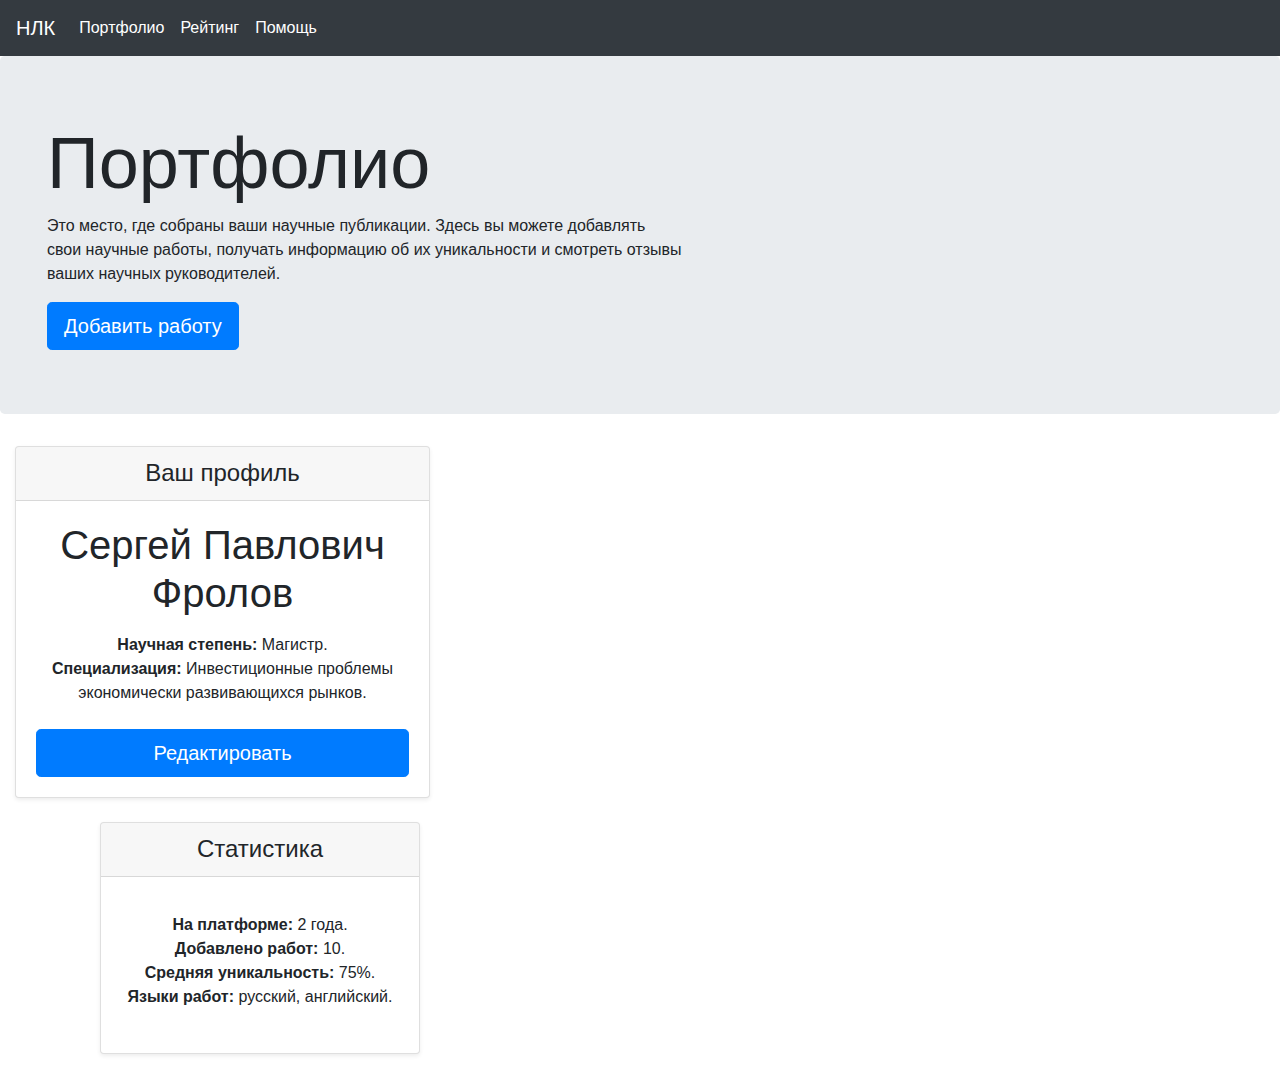
==== Bootstrap 4/index.html @ e923a9f9 "added navbar, jumbotron, working at profile cards" ====
<!DOCTYPE html>
<html lang="en">

<head>
  <meta charset="UTF-8">
  <meta name="viewport" content="width=device-width, initial-scale=1.0">
  <meta http-equiv="X-UA-Compatible" content="ie=edge">
  <title>Document</title>
  <script src="vendor/js/jquery-3.3.1.slim.min.js" defer></script>
  <script src="vendor/js/popper.min.js" async></script>
  <link rel="stylesheet" href="vendor/css/bootstrap.min.css">
  <script src="vendor/js/bootstrap.min.js" defer></script>
  <link rel="stylesheet" href="main.css">
</head>

<body>
  <header>
    <nav class="navbar navbar-expand-md navbar-dark bg-dark">
      <a class="navbar-brand" href="#">НЛК</a>
      <button class="navbar-toggler" type="button" data-toggle="collapse" data-target="#navbarNav"
        aria-controls="navbarNav" aria-expanded="false" aria-label="Toggle navigation">
        <span class="navbar-toggler-icon"></span>
      </button>
      <div class="collapse navbar-collapse" id="navbarNav">
        <ul class="navbar-nav">
          <li class="nav-item active">
            <a class="nav-link" href="#">Портфолио <span class="sr-only">(current)</span></a>
          </li>
          <li class="nav-item active">
            <a class="nav-link" href="#">Рейтинг <span class="sr-only">(current)</span></a>
          </li>
          <li class="nav-item active">
            <a class="nav-link" href="#">Помощь <span class="sr-only">(current)</span></a>
          </li>
        </ul>
      </div>
    </nav>
  </header>

  <div class="jumbotron">
    <div class="container jumbo">
      <h1 class="display-3">Портфолио </h1>
      <div class="row">
        <div class="col-md-7 col-sm-11 col-xs-6">
          <p>Это место, где собраны ваши научные публикации. Здесь вы можете добавлять свои научные работы,
            получать информацию об их уникальности и смотреть отзывы ваших научных руководителей. </p>
        </div>
      </div>
      <p><a class="btn btn-primary btn-lg" href="#" role="button">Добавить работу </a></p>
    </div>
  </div>

  <div class="card-deck mb-1 text-center">

      <div class="container cards">

        <div class="row">
          <div class="col-md-5 col-sm-7 col-xs-6">
            <div class="card mb-4 shadow-sm">
              <div class="card-header">
                <h4 class="my-0 font-weight-normal">Ваш профиль </h4>
              </div>
              <div class="card-body">
                <h1 class="card-title pricing-card-title">Сергей Павлович Фролов </h1>
                <ul class="list-unstyled mt-3 mb-4">
                  <li> <strong>Научная степень:</strong> Магистр.</li>
                  <li> <strong>Специализация:</strong> Инвестиционные проблемы экономически развивающихся рынков.</li>
                </ul>
                <button type="button" class="btn btn-lg btn-block btn-primary">Редактировать </button>
              </div>
            </div>
          </div>
        </div>
      </div>



      <div class="container">
        <div class="row">
          <div class="col-md-4 col-sm-5 col-xs-6">
            <div class="card mb-4 shadow-sm">
              <div class="card-header">
                <h4 class="my-0 font-weight-normal">Статистика</h4>
              </div>
              <div class="card-body">
                <ul class="list-unstyled mt-3 mb-4">
                  <li><strong> На платформе:</strong> 2 года.</li>
                  <li><strong>Добавлено работ:</strong> 10.</li>
                  <li><strong>Средняя уникальность:</strong> 75%.</li>
                  <li><strong>Языки работ:</strong> русский, английский.</li>
                </ul>
              </div>
            </div>
          </div>
        </div>
      </div>

  </div>

</body>

</html>
---- Bootstrap 4/main.css ----
body {
  font-family: Roboto, sans-serif;
  font-style: normal;
  font-weight: normal;
}
.jumbo {
  margin-left: 0;
}
.jumbo p {
  margin: 0;
}
.jumbo .btn {
  margin-top: 16px;
}
.cards{
    margin-left: 0;
}
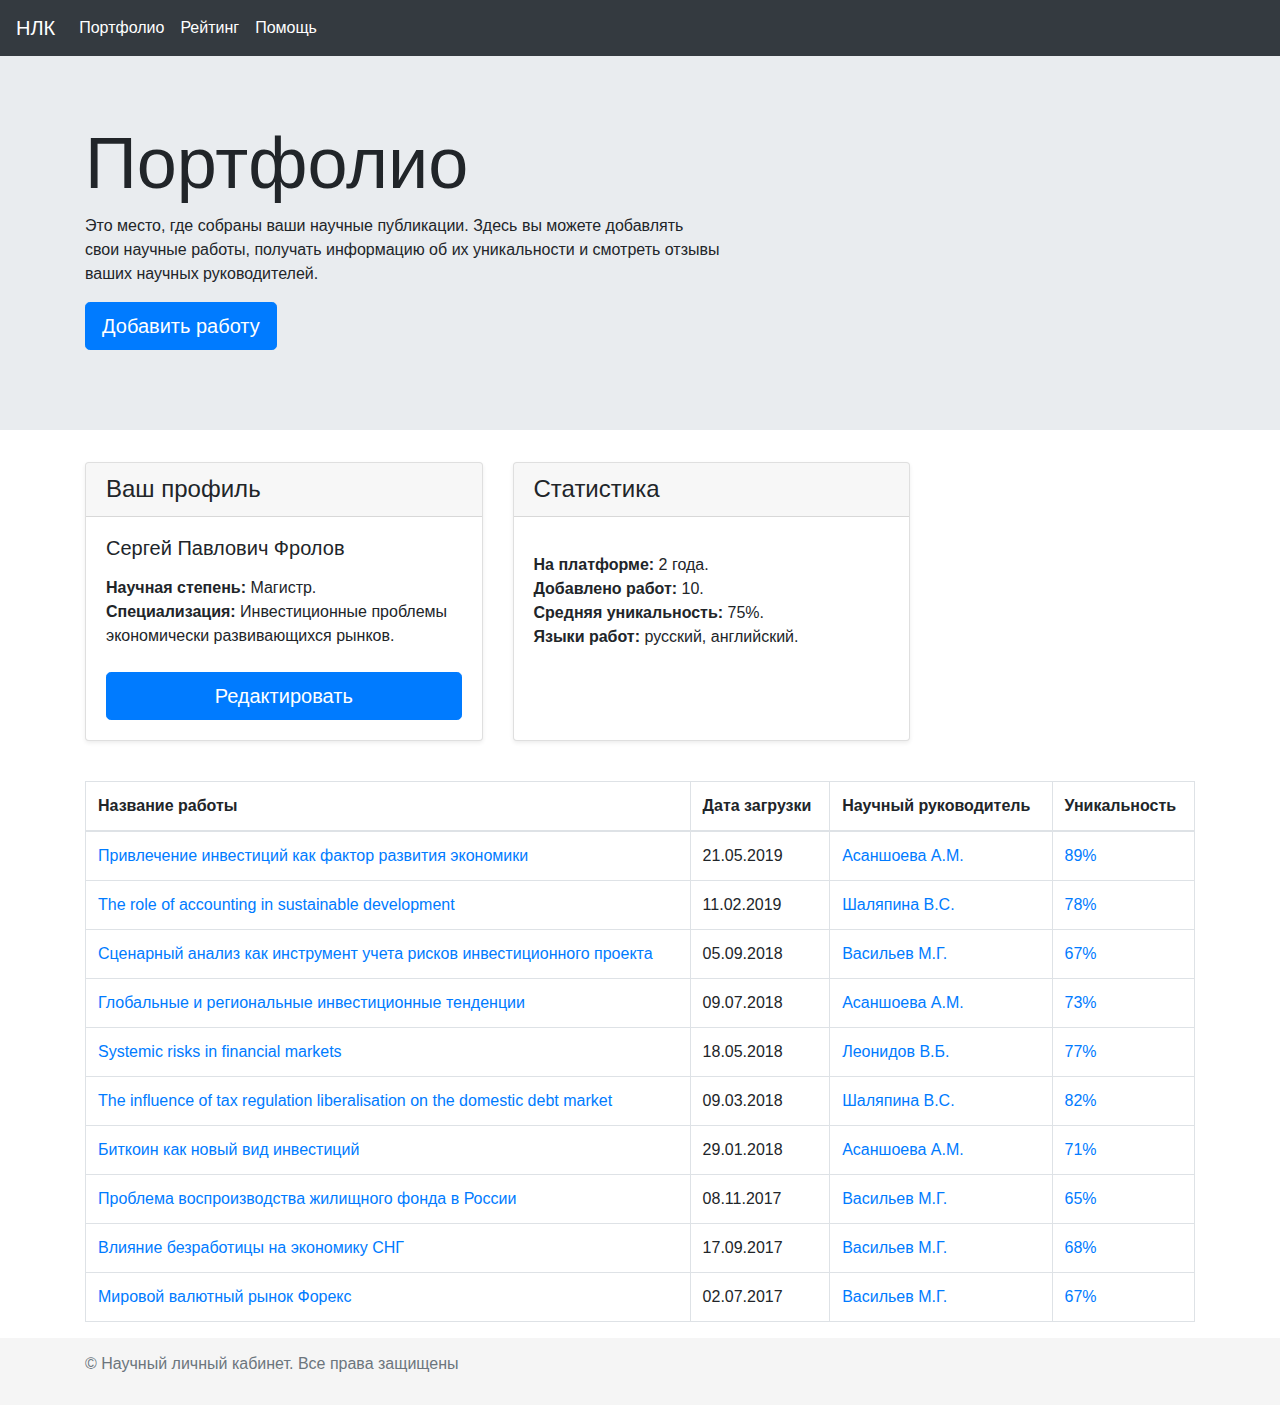
==== commit add9d24a: "finished bootstrap 4 HW" ====
--- a/Bootstrap 4/index.html
+++ b/Bootstrap 4/index.html
@@ -1,90 +1,106 @@
 <!DOCTYPE html>
-<html lang="en">
-
-<head>
-  <meta charset="UTF-8">
-  <meta name="viewport" content="width=device-width, initial-scale=1.0">
-  <meta http-equiv="X-UA-Compatible" content="ie=edge">
-  <title>Document</title>
-  <script src="vendor/js/jquery-3.3.1.slim.min.js" defer></script>
-  <script src="vendor/js/popper.min.js" async></script>
-  <link rel="stylesheet" href="vendor/css/bootstrap.min.css">
-  <script src="vendor/js/bootstrap.min.js" defer></script>
-  <link rel="stylesheet" href="main.css">
-</head>
-
-<body>
-  <header>
-    <nav class="navbar navbar-expand-md navbar-dark bg-dark">
-      <a class="navbar-brand" href="#">НЛК</a>
-      <button class="navbar-toggler" type="button" data-toggle="collapse" data-target="#navbarNav"
-        aria-controls="navbarNav" aria-expanded="false" aria-label="Toggle navigation">
-        <span class="navbar-toggler-icon"></span>
-      </button>
-      <div class="collapse navbar-collapse" id="navbarNav">
-        <ul class="navbar-nav">
-          <li class="nav-item active">
-            <a class="nav-link" href="#">Портфолио <span class="sr-only">(current)</span></a>
-          </li>
-          <li class="nav-item active">
-            <a class="nav-link" href="#">Рейтинг <span class="sr-only">(current)</span></a>
-          </li>
-          <li class="nav-item active">
-            <a class="nav-link" href="#">Помощь <span class="sr-only">(current)</span></a>
-          </li>
-        </ul>
-      </div>
-    </nav>
-  </header>
-
-  <div class="jumbotron">
-    <div class="container jumbo">
-      <h1 class="display-3">Портфолио </h1>
+<html lang="ru">
+  <head>
+    <meta charset="UTF-8" />
+    <meta name="viewport" content="width=device-width, initial-scale=1.0" />
+    <meta http-equiv="X-UA-Compatible" content="ie=edge" />
+    <title>Document</title>
+    <script src="vendor/js/jquery-3.3.1.slim.min.js" defer></script>
+    <script src="vendor/js/popper.min.js" async></script>
+    <link rel="stylesheet" href="vendor/css/bootstrap.min.css" />
+    <script src="vendor/js/bootstrap.min.js" defer></script>
+    <link rel="stylesheet" href="main.css" />
+  </head>
+
+  <body>
+    <header>
+      <nav class="navbar navbar-expand-md navbar-dark bg-dark">
+        <a class="navbar-brand" href="#">НЛК</a>
+        <button
+          class="navbar-toggler"
+          type="button"
+          data-toggle="collapse"
+          data-target="#navbarNav"
+          aria-controls="navbarNav"
+          aria-expanded="false"
+          aria-label="Toggle navigation"
+        >
+          <span class="navbar-toggler-icon"></span>
+        </button>
+        <div class="collapse navbar-collapse" id="navbarNav">
+          <ul class="navbar-nav">
+            <li class="nav-item active">
+              <a class="nav-link" href="#"
+                >Портфолио <span class="sr-only">(current)</span></a
+              >
+            </li>
+            <li class="nav-item active">
+              <a class="nav-link" href="#"
+                >Рейтинг <span class="sr-only">(current)</span></a
+              >
+            </li>
+            <li class="nav-item active">
+              <a class="nav-link" href="#"
+                >Помощь <span class="sr-only">(current)</span></a
+              >
+            </li>
+          </ul>
+        </div>
+      </nav>
+    </header>
+
+    <div class="jumbotron jumbotron-fluid">
+      <div class="container">
+        <div class="row">
+          <div class="col-md-7 col-sm-11 col-xs-6">
+            <h1 class="display-3">Портфолио</h1>
+            <p>
+              Это место, где собраны ваши научные публикации. Здесь вы можете
+              добавлять свои научные работы, получать информацию об их
+              уникальности и смотреть отзывы ваших научных руководителей.
+            </p>
+            <p>
+              <a class="btn btn-primary btn-lg" href="#" role="button"
+                >Добавить работу
+              </a>
+            </p>
+          </div>
+        </div>
+      </div>
+    </div>
+
+    <div class="container">
       <div class="row">
-        <div class="col-md-7 col-sm-11 col-xs-6">
-          <p>Это место, где собраны ваши научные публикации. Здесь вы можете добавлять свои научные работы,
-            получать информацию об их уникальности и смотреть отзывы ваших научных руководителей. </p>
-        </div>
-      </div>
-      <p><a class="btn btn-primary btn-lg" href="#" role="button">Добавить работу </a></p>
-    </div>
-  </div>
-
-  <div class="card-deck mb-1 text-center">
-
-      <div class="container cards">
-
-        <div class="row">
-          <div class="col-md-5 col-sm-7 col-xs-6">
+        <div class="col-md-9 col-sm-12 col-xs-6">
+          <div class="card-deck mb-3 text-left">
             <div class="card mb-4 shadow-sm">
               <div class="card-header">
-                <h4 class="my-0 font-weight-normal">Ваш профиль </h4>
+                <h4 class="my-0 font-weight-normal">Ваш профиль</h4>
               </div>
               <div class="card-body">
-                <h1 class="card-title pricing-card-title">Сергей Павлович Фролов </h1>
+                <h1 class="card-name">
+                  Сергей Павлович Фролов
+                </h1>
                 <ul class="list-unstyled mt-3 mb-4">
-                  <li> <strong>Научная степень:</strong> Магистр.</li>
-                  <li> <strong>Специализация:</strong> Инвестиционные проблемы экономически развивающихся рынков.</li>
+                  <li><strong>Научная степень:</strong> Магистр.</li>
+                  <li>
+                    <strong>Специализация:</strong> Инвестиционные проблемы
+                    экономически развивающихся рынков.
+                  </li>
                 </ul>
-                <button type="button" class="btn btn-lg btn-block btn-primary">Редактировать </button>
+                <button type="button" class="btn btn-lg btn-block btn-primary">
+                  Редактировать
+                </button>
               </div>
             </div>
-          </div>
-        </div>
-      </div>
-
-
-
-      <div class="container">
-        <div class="row">
-          <div class="col-md-4 col-sm-5 col-xs-6">
+
             <div class="card mb-4 shadow-sm">
               <div class="card-header">
                 <h4 class="my-0 font-weight-normal">Статистика</h4>
               </div>
               <div class="card-body">
                 <ul class="list-unstyled mt-3 mb-4">
-                  <li><strong> На платформе:</strong> 2 года.</li>
+                  <li><strong>На платформе:</strong> 2 года.</li>
                   <li><strong>Добавлено работ:</strong> 10.</li>
                   <li><strong>Средняя уникальность:</strong> 75%.</li>
                   <li><strong>Языки работ:</strong> русский, английский.</li>
@@ -94,9 +110,148 @@
           </div>
         </div>
       </div>
-
-  </div>
-
-</body>
-
-</html>+    </div>
+
+    <div class="container">
+      <div class="row">
+        <div class="col-md-12 col-sm-12 col-xs-6">
+          <div class="table-responsive">
+            <table class="table  table-bordered">
+              <thead>
+                <tr>
+                  <th scope="col">Название работы</th>
+                  <th scope="col">Дата загрузки</th>
+                  <th scope="col">Научный руководитель</th>
+                  <th scope="col">Уникальность</th>
+                </tr>
+              </thead>
+              <tbody>
+                <tr>
+                  <th>
+                    <a href="#" class="blue-name">
+                      Привлечение инвестиций как фактор развития экономики
+                    </a>
+                  </th>
+                  <td>21.05.2019</td>
+                  <td><a href="#" class="blue-name">Асаншоева А.М. </a></td>
+                  <td><a href="#" class="blue-name">89% </a></td>
+                </tr>
+                <a href="#" class="blue-name"></a>
+
+                <tr>
+                  <th>
+                    <a href="#" class="blue-name">
+                      The role of accounting in sustainable development
+                    </a>
+                  </th>
+                  <td>11.02.2019</td>
+                  <td><a href="#" class="blue-name">Шаляпина В.С. </a></td>
+                  <td><a href="#" class="blue-name">78% </a></td>
+                </tr>
+
+                <tr>
+                  <th>
+                    <a href="#" class="blue-name">
+                      Сценарный анализ как инструмент учета рисков
+                      инвестиционного проекта
+                    </a>
+                  </th>
+                  <td>05.09.2018</td>
+                  <td><a href="#" class="blue-name">Васильев М.Г. </a></td>
+                  <td><a href="#" class="blue-name">67% </a></td>
+                </tr>
+
+                <tr>
+                  <th>
+                    <a href="#" class="blue-name">
+                      Глобальные и региональные инвестиционные тенденции
+                    </a>
+                  </th>
+                  <td>09.07.2018</td>
+                  <td><a href="#" class="blue-name">Асаншоева А.М. </a></td>
+                  <td><a href="#" class="blue-name">73% </a></td>
+                </tr>
+
+                <tr>
+                  <th>
+                    <a href="#" class="blue-name">
+                      Systemic risks in financial markets
+                    </a>
+                  </th>
+                  <td>18.05.2018</td>
+                  <td><a href="#" class="blue-name">Леонидов В.Б. </a></td>
+                  <td><a href="#" class="blue-name">77% </a></td>
+                </tr>
+
+                <tr>
+                  <th>
+                    <a href="#" class="blue-name">
+                      The influence of tax regulation liberalisation on the
+                      domestic debt market
+                    </a>
+                  </th>
+                  <td>09.03.2018</td>
+                  <td><a href="#" class="blue-name">Шаляпина В.С. </a></td>
+                  <td><a href="#" class="blue-name">82% </a></td>
+                </tr>
+
+                <tr>
+                  <th>
+                    <a href="#" class="blue-name">
+                      Биткоин как новый вид инвестиций
+                    </a>
+                  </th>
+                  <td>29.01.2018</td>
+                  <td><a href="#" class="blue-name">Асаншоева А.М. </a></td>
+                  <td><a href="#" class="blue-name">71% </a></td>
+                </tr>
+
+                <tr>
+                  <th>
+                    <a href="#" class="blue-name">
+                      Проблема воспроизводства жилищного фонда в России
+                    </a>
+                  </th>
+                  <td>08.11.2017</td>
+                  <td><a href="#" class="blue-name">Васильев М.Г. </a></td>
+                  <td><a href="#" class="blue-name">65% </a></td>
+                </tr>
+
+                <tr>
+                  <th>
+                    <a href="#" class="blue-name">
+                      Влияние безработицы на экономику СНГ
+                    </a>
+                  </th>
+                  <td>17.09.2017</td>
+                  <td><a href="#" class="blue-name">Васильев М.Г. </a></td>
+                  <td><a href="#" class="blue-name">68% </a></td>
+                </tr>
+
+                <tr>
+                  <th>
+                    <a href="#" class="blue-name">
+                      Мировой валютный рынок Форекс
+                    </a>
+                  </th>
+                  <td>02.07.2017</td>
+                  <td><a href="#" class="blue-name">Васильев М.Г. </a></td>
+                  <td><a href="#" class="blue-name">67% </a></td>
+                </tr>
+              </tbody>
+            </table>
+          </div>
+        </div>
+      </div>
+    </div>
+    <div class="my-footer">
+      <div class="container">
+        <div class="row">
+          <div class="col-md-12 col-sm-12 col-xs-6">
+            <p>© Научный личный кабинет. Все права защищены</p>
+          </div>
+        </div>
+      </div>
+    </div>
+  </body>
+</html>
--- a/Bootstrap 4/main.css
+++ b/Bootstrap 4/main.css
@@ -3,15 +3,33 @@
   font-style: normal;
   font-weight: normal;
 }
-.jumbo {
-  margin-left: 0;
+.profile-card {
+  float: left;
 }
-.jumbo p {
-  margin: 0;
+.card-name {
+  font-family: Roboto, sans-serif;
+  font-style: normal;
+  font-weight: normal;
+  font-size: 20px;
+  line-height: 23px;
 }
-.jumbo .btn {
-  margin-top: 16px;
+.blue-name {
+  font-family: Roboto, sans-serif;
+  font-style: normal;
+  font-weight: normal;
+  font-size: 16px;
+  line-height: 19px;
 }
-.cards{
-    margin-left: 0;
-}+
+.my-footer {
+  font-family: Roboto, sans-serif;
+  font-style: normal;
+  font-weight: normal;
+  font-size: 16px;
+  line-height: 19px;
+  padding-top: 16px;
+  padding-bottom: 16px;
+  color: #6C757D;
+  background-color: #f5f5f5;
+}
+
